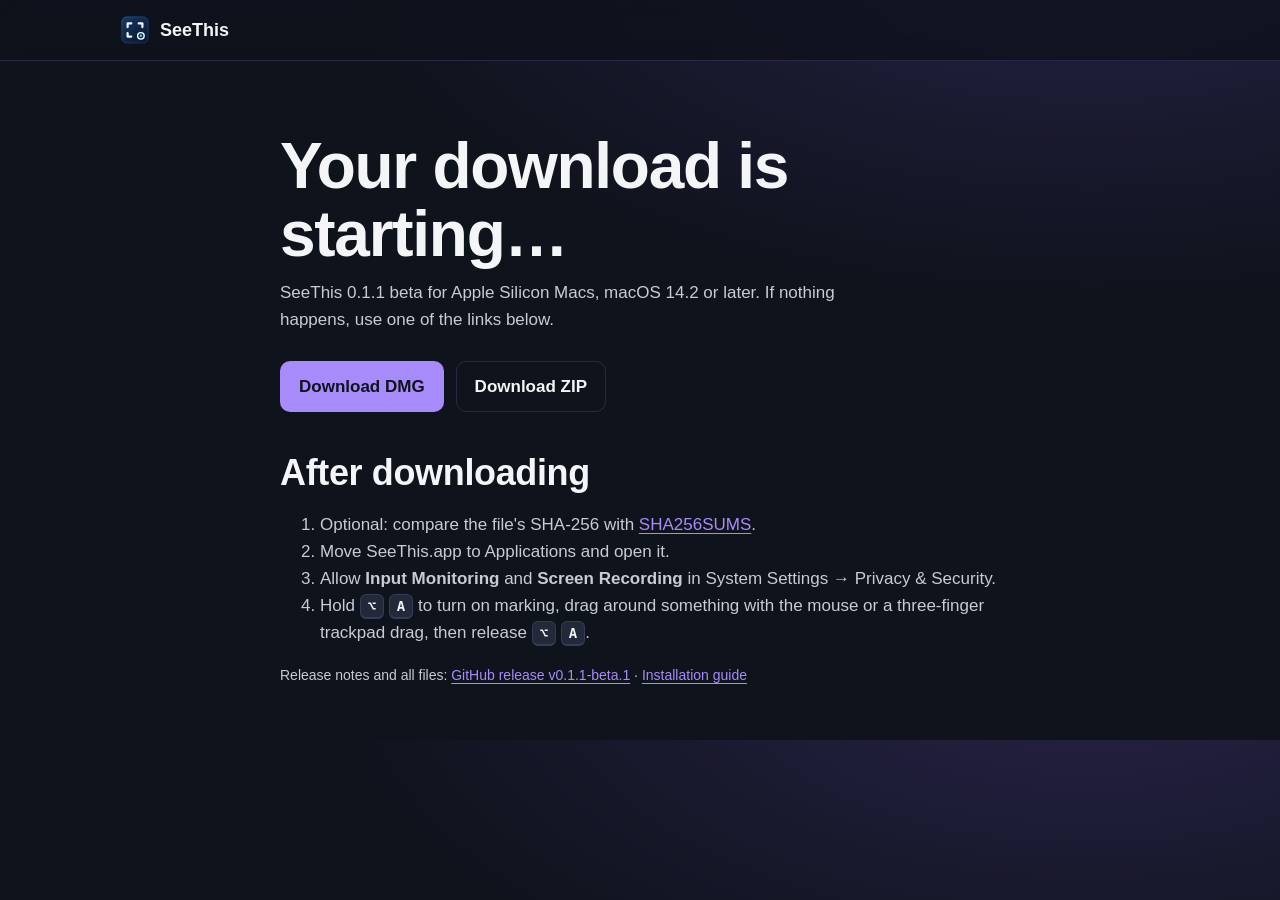
==== download/index.html @ c74a74f0 "Add Inspector reference list screenshot: every reference keeps its app and time Co-Authored-By: Clau" ====
<!doctype html>
<html lang="en">
<head>
  <meta charset="utf-8">
  <meta name="viewport" content="width=device-width, initial-scale=1">
  <title>Download SeeThis for Mac</title>
  <meta name="description" content="Download the free SeeThis beta for Apple Silicon Macs (macOS 14.2 or later).">
  <meta name="robots" content="noindex">
  <link rel="canonical" href="https://seethis.dev/download/">
  <link rel="icon" href="/assets/icon.svg" type="image/svg+xml">
  <link rel="stylesheet" href="/assets/site.css?v=6">
  <!-- Fallback redirect if JavaScript is off. Kept slower than the script so analytics can record the visit first. -->
  <meta http-equiv="refresh" content="3; url=https://github.com/amingclawdev/seethis/releases/download/v0.1.1-beta.1/SeeThis-0.1.1-beta.1-macos-arm64-release.dmg">
</head>
<body>
  <header class="site-header">
    <div class="wrap">
      <a class="brand" href="/"><img src="/assets/icon.svg" alt="" width="30" height="30">SeeThis</a>
    </div>
  </header>
  <main class="wrap article">
    <section class="hero">
      <h1>Your download is starting…</h1>
      <p class="lead">SeeThis 0.1.1 beta for Apple Silicon Macs, macOS 14.2 or later. If nothing happens, use one of the links below.</p>
      <div class="cta">
        <a class="btn" id="dmg" href="https://github.com/amingclawdev/seethis/releases/download/v0.1.1-beta.1/SeeThis-0.1.1-beta.1-macos-arm64-release.dmg">Download DMG</a>
        <a class="btn ghost" href="https://github.com/amingclawdev/seethis/releases/download/v0.1.1-beta.1/SeeThis-0.1.1-beta.1-macos-arm64-release.zip">Download ZIP</a>
      </div>
      <h2>After downloading</h2>
      <ol>
        <li>Optional: compare the file's SHA-256 with <a href="https://github.com/amingclawdev/seethis/releases/download/v0.1.1-beta.1/SHA256SUMS">SHA256SUMS</a>.</li>
        <li>Move SeeThis.app to Applications and open it.</li>
        <li>Allow <strong>Input Monitoring</strong> and <strong>Screen Recording</strong> in System Settings → Privacy &amp; Security.</li>
        <li>Hold <kbd>⌥</kbd> <kbd>A</kbd> to turn on marking, drag around something with the mouse or a three-finger trackpad drag, then release <kbd>⌥</kbd> <kbd>A</kbd>.</li>
      </ol>
      <p class="note">Release notes and all files: <a href="https://github.com/amingclawdev/seethis/releases/tag/v0.1.1-beta.1">GitHub release v0.1.1-beta.1</a> · <a href="https://github.com/amingclawdev/seethis/blob/main/docs/INSTALL.md">Installation guide</a></p>
    </section>
  </main>
  <script>
    // Give the page view a moment to be recorded, then start the download.
    setTimeout(function () {
      window.location.replace(document.getElementById('dmg').href);
    }, 1200);
  </script>
</body>
</html>
---- assets/site.css ----
:root {
  --navy-900: #0f131c;
  --navy-800: #161b27;
  --navy-700: #222938;
  --ink: #f4f5f7;
  --ink-muted: #c6cbd4;
  --ink-faint: #8a90a0;
  --cyan: #a78bfa;
  --pen: #ff5a5f;
  --line: rgba(167, 139, 250, 0.18);
  --card: rgba(26, 31, 44, 0.78);
  --radius: 14px;
  --max: 1080px;
  color-scheme: dark;
}

* { box-sizing: border-box; }

html { scroll-behavior: smooth; }

body {
  margin: 0;
  background: var(--navy-900);
  background-image: radial-gradient(1100px 560px at 85% -12%, rgba(124, 92, 230, 0.22), transparent 70%);
  color: var(--ink);
  font: 17px/1.6 -apple-system, BlinkMacSystemFont, "SF Pro Text", "Segoe UI", Roboto, Helvetica, Arial, sans-serif;
  -webkit-font-smoothing: antialiased;
}

a { color: var(--cyan); text-underline-offset: 3px; }
a:hover { color: #c4b5fd; }
a:focus-visible, button:focus-visible, video:focus-visible { outline: 3px solid var(--cyan); outline-offset: 3px; border-radius: 6px; }

.wrap { max-width: var(--max); margin: 0 auto; padding: 0 20px; }

/* Header */
.site-header { position: sticky; top: 0; z-index: 10; background: rgba(15, 19, 28, 0.84); backdrop-filter: blur(10px); border-bottom: 1px solid var(--line); }
.site-header .wrap { display: flex; align-items: center; justify-content: space-between; height: 60px; gap: 16px; }
.brand { display: flex; align-items: center; gap: 10px; color: var(--ink); text-decoration: none; font-weight: 700; font-size: 18px; }
.brand img { width: 30px; height: 30px; }
.nav { display: flex; align-items: center; gap: 22px; font-size: 15px; }
.nav a { color: var(--ink-muted); text-decoration: none; }
.nav a:hover { color: var(--ink); }
.nav .btn { color: var(--navy-900); }

.btn { display: inline-flex; align-items: center; gap: 8px; padding: 11px 18px; border-radius: 10px; font-weight: 650; text-decoration: none; background: var(--cyan); color: var(--navy-900); border: 1px solid transparent; }
.btn:hover { background: #c4b5fd; color: var(--navy-900); }
.btn.ghost { background: transparent; color: var(--ink); border-color: var(--line); }
.btn.ghost:hover { border-color: var(--cyan); color: var(--ink); }
.btn.small { padding: 7px 13px; font-size: 14px; }

/* Hero */
.hero { padding: 72px 0 40px; }
section.hero { border-top: 0; }
.eyebrow { color: var(--cyan); font-weight: 650; font-size: 14px; letter-spacing: 0.06em; text-transform: uppercase; margin: 0 0 14px; }
h1 { font-size: clamp(36px, 6.2vw, 64px); line-height: 1.06; letter-spacing: -0.02em; margin: 0 0 10px; }
h1 .mark { position: relative; white-space: nowrap; }
h1 .mark::after { content: ""; position: absolute; left: -6px; right: -6px; bottom: 2px; height: 0.42em; border-bottom: 4px solid var(--pen); border-radius: 50%; transform: rotate(-1.5deg); }
.hero .sub { font-size: clamp(22px, 3vw, 30px); color: var(--ink-muted); margin: 0 0 22px; font-weight: 500; }
.hero p.lead { max-width: 62ch; color: var(--ink-muted); margin: 0 0 28px; }
.cta { display: flex; flex-wrap: wrap; gap: 12px; align-items: center; }
.cta .meta { color: var(--ink-faint); font-size: 14px; flex-basis: 100%; margin-top: 6px; }

/* Sections */
section { padding: 56px 0; border-top: 1px solid var(--line); }
section.flush { border-top: 0; padding-top: 8px; }
h2 { font-size: clamp(26px, 3.6vw, 36px); line-height: 1.15; letter-spacing: -0.01em; margin: 0 0 14px; }
h3 { font-size: 19px; margin: 0 0 8px; }
.section-lead { color: var(--ink-muted); max-width: 64ch; margin: 0 0 28px; }

.video-frame { border-radius: var(--radius); overflow: hidden; border: 1px solid var(--line); background: #000; box-shadow: 0 30px 80px rgba(0, 0, 0, 0.45); }
.video-frame video { display: block; width: 100%; aspect-ratio: 16 / 9; }
.note { color: var(--ink-faint); font-size: 14px; margin-top: 10px; }

.grid { display: grid; gap: 18px; }
.grid.three { grid-template-columns: repeat(3, 1fr); }
.grid.two { grid-template-columns: repeat(2, 1fr); }
.card { background: var(--card); border: 1px solid var(--line); border-radius: var(--radius); padding: 22px; }
.card p { color: var(--ink-muted); margin: 0; }
.step-num { display: inline-flex; width: 30px; height: 30px; align-items: center; justify-content: center; border: 2.5px solid var(--pen); border-radius: 50%; color: var(--pen); font-weight: 800; margin-bottom: 12px; transform: rotate(-4deg); }
kbd { font: 600 14px/1 ui-monospace, SFMono-Regular, Menlo, monospace; background: var(--navy-700); border: 1px solid var(--line); border-bottom-width: 2px; border-radius: 6px; padding: 3px 7px; color: var(--ink); }

.compare { width: 100%; border-collapse: collapse; font-size: 15px; }
.compare th, .compare td { text-align: left; padding: 12px 14px; border-bottom: 1px solid var(--line); vertical-align: top; }
.compare th { color: var(--ink-faint); font-weight: 600; font-size: 13px; text-transform: uppercase; letter-spacing: 0.04em; }
.compare td:first-child { font-weight: 600; color: var(--ink); }
.compare td { color: var(--ink-muted); }
.compare tr.us td { color: var(--ink); background: rgba(167, 139, 250, 0.09); }
.table-scroll { overflow-x: auto; border: 1px solid var(--line); border-radius: var(--radius); }

.usecase { display: grid; grid-template-columns: 1.1fr 1fr; gap: 28px; align-items: center; }
.usecase svg { width: 100%; height: auto; display: block; border-radius: var(--radius); border: 1px solid var(--line); }
.quote { background: var(--navy-800); border-left: 3px solid var(--pen); padding: 14px 16px; border-radius: 8px; color: var(--ink); font-family: ui-monospace, SFMono-Regular, Menlo, monospace; font-size: 14px; margin: 16px 0; }

ul.checks { list-style: none; padding: 0; margin: 0; }
ul.checks li { padding-left: 26px; position: relative; margin: 8px 0; color: var(--ink-muted); }
ul.checks li::before { content: ""; position: absolute; left: 4px; top: 0.55em; width: 10px; height: 10px; border-radius: 50%; border: 2px solid var(--cyan); }

details { border-bottom: 1px solid var(--line); padding: 14px 0; }
summary { cursor: pointer; font-weight: 600; }
details p { color: var(--ink-muted); margin: 10px 0 0; }

figure.shot { margin: 8px 0 18px; }
figure.shot img { display: block; width: 100%; height: auto; border-radius: var(--radius); border: 1px solid var(--line); }
figure.shot figcaption { color: var(--ink-faint); font-size: 14px; margin-top: 10px; }

/* Article pages */
.article { max-width: 760px; }
.article p, .article li { color: var(--ink-muted); }
.article h2 { margin-top: 40px; }
.crumb { font-size: 14px; color: var(--ink-faint); margin: 32px 0 0; }
.crumb a { color: var(--ink-faint); }

/* Footer */
.site-footer { border-top: 1px solid var(--line); padding: 36px 0 48px; color: var(--ink-faint); font-size: 14px; }
.site-footer .wrap { display: flex; flex-wrap: wrap; justify-content: space-between; gap: 16px; }
.site-footer a { color: var(--ink-muted); text-decoration: none; margin-right: 18px; }
.site-footer a:hover { color: var(--ink); }

@media (max-width: 820px) {
  .grid.three, .grid.two, .usecase { grid-template-columns: 1fr; }
  .nav a:not(.btn) { display: none; }
  .hero { padding-top: 48px; }
}
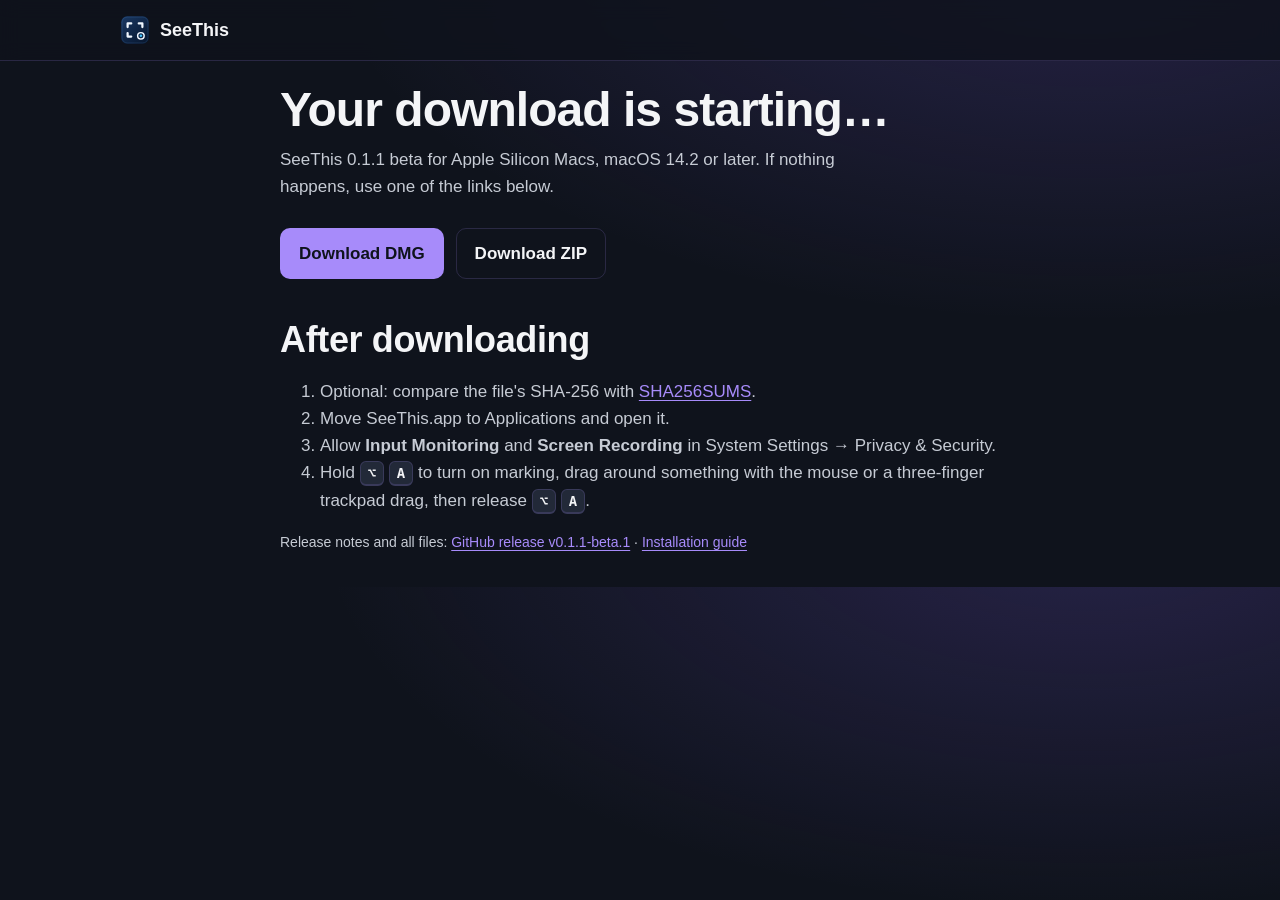
==== commit 015334e9: "Show screenshots before the explanation on the use case and Inspector sections Co-Authored-By: Claud" ====
--- a/download/index.html
+++ b/download/index.html
@@ -8,7 +8,7 @@
   <meta name="robots" content="noindex">
   <link rel="canonical" href="https://seethis.dev/download/">
   <link rel="icon" href="/assets/icon.svg" type="image/svg+xml">
-  <link rel="stylesheet" href="/assets/site.css?v=6">
+  <link rel="stylesheet" href="/assets/site.css?v=11">
   <!-- Fallback redirect if JavaScript is off. Kept slower than the script so analytics can record the visit first. -->
   <meta http-equiv="refresh" content="3; url=https://github.com/amingclawdev/seethis/releases/download/v0.1.1-beta.1/SeeThis-0.1.1-beta.1-macos-arm64-release.dmg">
 </head>
--- a/assets/site.css
+++ b/assets/site.css
@@ -102,12 +102,18 @@
 
 figure.shot { margin: 8px 0 18px; }
 figure.shot img { display: block; width: 100%; height: auto; border-radius: var(--radius); border: 1px solid var(--line); }
+.split { display: grid; grid-template-columns: 1fr 1fr; gap: 40px; align-items: start; }
+.split figure.shot { margin: 0; }
+figure.shot.cutout img { border: 0; border-radius: 0; filter: drop-shadow(0 24px 48px rgba(0, 0, 0, 0.5)); }
 figure.shot figcaption { color: var(--ink-faint); font-size: 14px; margin-top: 10px; }
 
 /* Article pages */
 .article { max-width: 760px; }
 .article p, .article li { color: var(--ink-muted); }
 .article h2 { margin-top: 40px; }
+.article .hero { padding: 24px 0 20px; }
+.article h1 { font-size: clamp(32px, 4.8vw, 48px); }
+.article figure.wide { position: relative; left: 50%; transform: translateX(-50%); width: min(1040px, calc(100vw - 40px)); }
 .crumb { font-size: 14px; color: var(--ink-faint); margin: 32px 0 0; }
 .crumb a { color: var(--ink-faint); }
 
@@ -118,7 +124,8 @@
 .site-footer a:hover { color: var(--ink); }
 
 @media (max-width: 820px) {
-  .grid.three, .grid.two, .usecase { grid-template-columns: 1fr; }
+  .grid.three, .grid.two, .usecase, .split { grid-template-columns: 1fr; }
+  .split figure.shot { order: -1; }
   .nav a:not(.btn) { display: none; }
   .hero { padding-top: 48px; }
 }
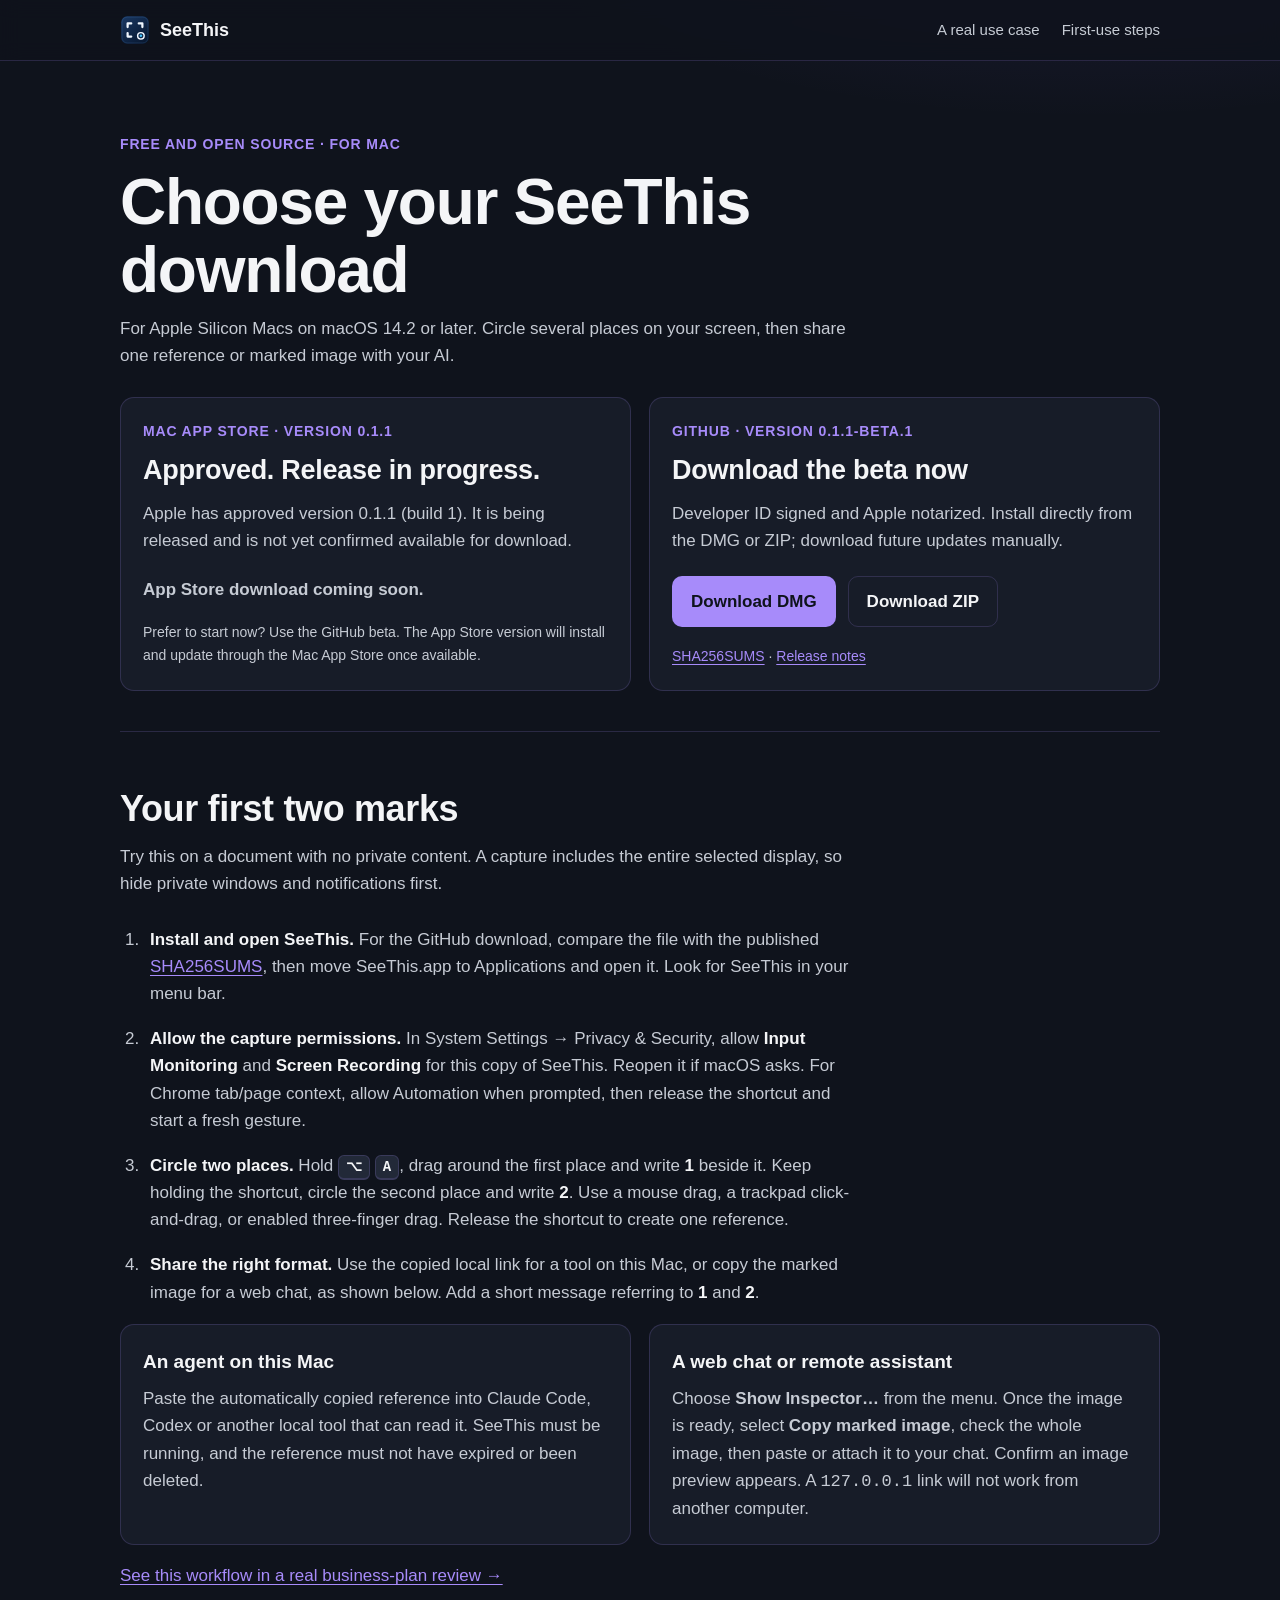
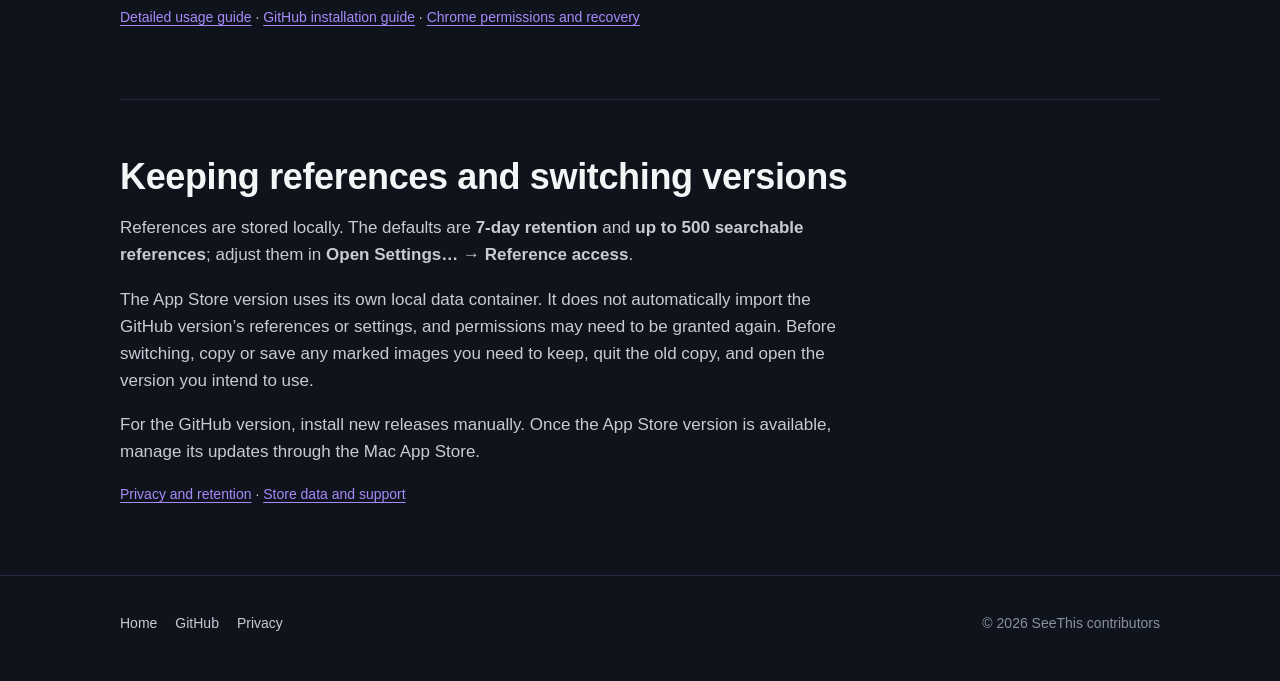
==== commit 674ea90b: "Prepare website for App Store release and clarify first use" ====
--- a/download/index.html
+++ b/download/index.html
@@ -4,43 +4,85 @@
   <meta charset="utf-8">
   <meta name="viewport" content="width=device-width, initial-scale=1">
   <title>Download SeeThis for Mac</title>
-  <meta name="description" content="Download the free SeeThis beta for Apple Silicon Macs (macOS 14.2 or later).">
-  <meta name="robots" content="noindex">
+  <meta name="description" content="Choose a SeeThis download for Apple Silicon Macs on macOS 14.2 or later. The GitHub beta is available now; the App Store version is approved and being released.">
   <link rel="canonical" href="https://seethis.dev/download/">
   <link rel="icon" href="/assets/icon.svg" type="image/svg+xml">
-  <link rel="stylesheet" href="/assets/site.css?v=11">
-  <!-- Fallback redirect if JavaScript is off. Kept slower than the script so analytics can record the visit first. -->
-  <meta http-equiv="refresh" content="3; url=https://github.com/amingclawdev/seethis/releases/download/v0.1.1-beta.1/SeeThis-0.1.1-beta.1-macos-arm64-release.dmg">
+  <link rel="stylesheet" href="/assets/site.css?v=12">
 </head>
 <body>
   <header class="site-header">
     <div class="wrap">
       <a class="brand" href="/"><img src="/assets/icon.svg" alt="" width="30" height="30">SeeThis</a>
+      <nav class="nav" aria-label="Main">
+        <a href="/use-cases/numbered-marks/">A real use case</a>
+        <a href="#first-use">First-use steps</a>
+      </nav>
     </div>
   </header>
-  <main class="wrap article">
+  <main class="wrap downloads">
     <section class="hero">
-      <h1>Your download is starting…</h1>
-      <p class="lead">SeeThis 0.1.1 beta for Apple Silicon Macs, macOS 14.2 or later. If nothing happens, use one of the links below.</p>
-      <div class="cta">
-        <a class="btn" id="dmg" href="https://github.com/amingclawdev/seethis/releases/download/v0.1.1-beta.1/SeeThis-0.1.1-beta.1-macos-arm64-release.dmg">Download DMG</a>
-        <a class="btn ghost" href="https://github.com/amingclawdev/seethis/releases/download/v0.1.1-beta.1/SeeThis-0.1.1-beta.1-macos-arm64-release.zip">Download ZIP</a>
+      <p class="eyebrow">Free and open source · for Mac</p>
+      <h1>Choose your SeeThis download</h1>
+      <p class="lead">For Apple Silicon Macs on macOS 14.2 or later. Circle several places on your screen, then share one reference or marked image with your AI.</p>
+      <div class="grid two download-options">
+        <article class="card" id="app-store">
+          <p class="eyebrow">Mac App Store · version 0.1.1</p>
+          <h2>Approved. Release in progress.</h2>
+          <p>Apple has approved version 0.1.1 (build 1). It is being released and is not yet confirmed available for download.</p>
+          <!-- Enable the Store download action only after this public listing is available:
+               https://apps.apple.com/us/app/seethis-visual-context/id6818581322 -->
+          <p class="download-action"><strong>App Store download coming soon.</strong></p>
+          <p class="note">Prefer to start now? Use the GitHub beta. The App Store version will install and update through the Mac App Store once available.</p>
+        </article>
+        <article class="card" id="github">
+          <p class="eyebrow">GitHub · version 0.1.1-beta.1</p>
+          <h2>Download the beta now</h2>
+          <p>Developer ID signed and Apple notarized. Install directly from the DMG or ZIP; download future updates manually.</p>
+          <div class="cta download-action">
+            <a class="btn" href="https://github.com/amingclawdev/seethis/releases/download/v0.1.1-beta.1/SeeThis-0.1.1-beta.1-macos-arm64-release.dmg">Download DMG</a>
+            <a class="btn ghost" href="https://github.com/amingclawdev/seethis/releases/download/v0.1.1-beta.1/SeeThis-0.1.1-beta.1-macos-arm64-release.zip">Download ZIP</a>
+          </div>
+          <p class="note"><a href="https://github.com/amingclawdev/seethis/releases/download/v0.1.1-beta.1/SHA256SUMS">SHA256SUMS</a> · <a href="https://github.com/amingclawdev/seethis/releases/tag/v0.1.1-beta.1">Release notes</a></p>
+        </article>
       </div>
-      <h2>After downloading</h2>
-      <ol>
-        <li>Optional: compare the file's SHA-256 with <a href="https://github.com/amingclawdev/seethis/releases/download/v0.1.1-beta.1/SHA256SUMS">SHA256SUMS</a>.</li>
-        <li>Move SeeThis.app to Applications and open it.</li>
-        <li>Allow <strong>Input Monitoring</strong> and <strong>Screen Recording</strong> in System Settings → Privacy &amp; Security.</li>
-        <li>Hold <kbd>⌥</kbd> <kbd>A</kbd> to turn on marking, drag around something with the mouse or a three-finger trackpad drag, then release <kbd>⌥</kbd> <kbd>A</kbd>.</li>
+    </section>
+
+    <section id="first-use">
+      <h2>Your first two marks</h2>
+      <p class="section-lead">Try this on a document with no private content. A capture includes the entire selected display, so hide private windows and notifications first.</p>
+      <ol class="first-use-steps">
+        <li><strong>Install and open SeeThis.</strong> For the GitHub download, compare the file with the published <a href="https://github.com/amingclawdev/seethis/releases/download/v0.1.1-beta.1/SHA256SUMS">SHA256SUMS</a>, then move SeeThis.app to Applications and open it. Look for SeeThis in your menu bar.</li>
+        <li><strong>Allow the capture permissions.</strong> In System Settings → Privacy &amp; Security, allow <strong>Input Monitoring</strong> and <strong>Screen Recording</strong> for this copy of SeeThis. Reopen it if macOS asks. For Chrome tab/page context, allow Automation when prompted, then release the shortcut and start a fresh gesture.</li>
+        <li><strong>Circle two places.</strong> Hold <kbd>⌥</kbd> <kbd>A</kbd>, drag around the first place and write <strong>1</strong> beside it. Keep holding the shortcut, circle the second place and write <strong>2</strong>. Use a mouse drag, a trackpad click-and-drag, or enabled three-finger drag. Release the shortcut to create one reference.</li>
+        <li><strong>Share the right format.</strong> Use the copied local link for a tool on this Mac, or copy the marked image for a web chat, as shown below. Add a short message referring to <strong>1</strong> and <strong>2</strong>.</li>
       </ol>
-      <p class="note">Release notes and all files: <a href="https://github.com/amingclawdev/seethis/releases/tag/v0.1.1-beta.1">GitHub release v0.1.1-beta.1</a> · <a href="https://github.com/amingclawdev/seethis/blob/main/docs/INSTALL.md">Installation guide</a></p>
+      <div class="grid two">
+        <article class="card">
+          <h3>An agent on this Mac</h3>
+          <p>Paste the automatically copied reference into Claude Code, Codex or another local tool that can read it. SeeThis must be running, and the reference must not have expired or been deleted.</p>
+        </article>
+        <article class="card">
+          <h3>A web chat or remote assistant</h3>
+          <p>Choose <strong>Show Inspector…</strong> from the menu. Once the image is ready, select <strong>Copy marked image</strong>, check the whole image, then paste or attach it to your chat. Confirm an image preview appears. A <code>127.0.0.1</code> link will not work from another computer.</p>
+        </article>
+      </div>
+      <p><a href="/use-cases/numbered-marks/">See this workflow in a real business-plan review →</a></p>
+      <p class="note"><a href="https://github.com/amingclawdev/seethis/blob/main/docs/USAGE.md">Detailed usage guide</a> · <a href="https://github.com/amingclawdev/seethis/blob/main/docs/INSTALL.md">GitHub installation guide</a> · <a href="https://github.com/amingclawdev/seethis/blob/main/docs/CHROME.md">Chrome permissions and recovery</a></p>
+    </section>
+
+    <section id="switching">
+      <h2>Keeping references and switching versions</h2>
+      <p>References are stored locally. The defaults are <strong>7-day retention</strong> and <strong>up to 500 searchable references</strong>; adjust them in <strong>Open Settings… → Reference access</strong>.</p>
+      <p>The App Store version uses its own local data container. It does not automatically import the GitHub version’s references or settings, and permissions may need to be granted again. Before switching, copy or save any marked images you need to keep, quit the old copy, and open the version you intend to use.</p>
+      <p>For the GitHub version, install new releases manually. Once the App Store version is available, manage its updates through the Mac App Store.</p>
+      <p class="note"><a href="https://github.com/amingclawdev/seethis/blob/main/PRIVACY.md">Privacy and retention</a> · <a href="https://github.com/amingclawdev/seethis/blob/main/docs/TROUBLESHOOTING.md#store-variant-and-support-requests">Store data and support</a></p>
     </section>
   </main>
-  <script>
-    // Give the page view a moment to be recorded, then start the download.
-    setTimeout(function () {
-      window.location.replace(document.getElementById('dmg').href);
-    }, 1200);
-  </script>
+  <footer class="site-footer">
+    <div class="wrap">
+      <div><a href="/">Home</a><a href="https://github.com/amingclawdev/seethis">GitHub</a><a href="https://github.com/amingclawdev/seethis/blob/main/PRIVACY.md">Privacy</a></div>
+      <div>© 2026 SeeThis contributors</div>
+    </div>
+  </footer>
 </body>
 </html>
--- a/assets/site.css
+++ b/assets/site.css
@@ -16,7 +16,7 @@
 
 * { box-sizing: border-box; }
 
-html { scroll-behavior: smooth; }
+html { scroll-behavior: smooth; scroll-padding-top: 80px; }
 
 body {
   margin: 0;
@@ -60,6 +60,8 @@
 .hero p.lead { max-width: 62ch; color: var(--ink-muted); margin: 0 0 28px; }
 .cta { display: flex; flex-wrap: wrap; gap: 12px; align-items: center; }
 .cta .meta { color: var(--ink-faint); font-size: 14px; flex-basis: 100%; margin-top: 6px; }
+.release-status { max-width: 68ch; padding: 14px 16px; border-left: 3px solid var(--cyan); background: var(--card); border-radius: 0 8px 8px 0; color: var(--ink-muted); font-size: 15px; margin: 24px 0 0; }
+.release-status strong { color: var(--ink); }
 
 /* Sections */
 section { padding: 56px 0; border-top: 1px solid var(--line); }
@@ -117,6 +119,19 @@
 .crumb { font-size: 14px; color: var(--ink-faint); margin: 32px 0 0; }
 .crumb a { color: var(--ink-faint); }
 
+/* Download choices */
+.downloads .hero { padding-bottom: 40px; }
+.downloads h1 { max-width: 18ch; }
+.download-options { align-items: stretch; }
+.download-options .card .eyebrow { color: var(--cyan); margin-bottom: 12px; }
+.download-options h2 { font-size: 27px; }
+.download-options .card .download-action { margin-top: 22px; }
+.download-options .card .note { margin-top: 18px; font-size: 14px; }
+.first-use-steps { max-width: 78ch; padding-left: 24px; color: var(--ink-muted); }
+.first-use-steps li { padding-left: 6px; margin-bottom: 18px; }
+.first-use-steps strong { color: var(--ink); }
+.downloads section > p:not(.eyebrow) { max-width: 78ch; color: var(--ink-muted); }
+
 /* Footer */
 .site-footer { border-top: 1px solid var(--line); padding: 36px 0 48px; color: var(--ink-faint); font-size: 14px; }
 .site-footer .wrap { display: flex; flex-wrap: wrap; justify-content: space-between; gap: 16px; }
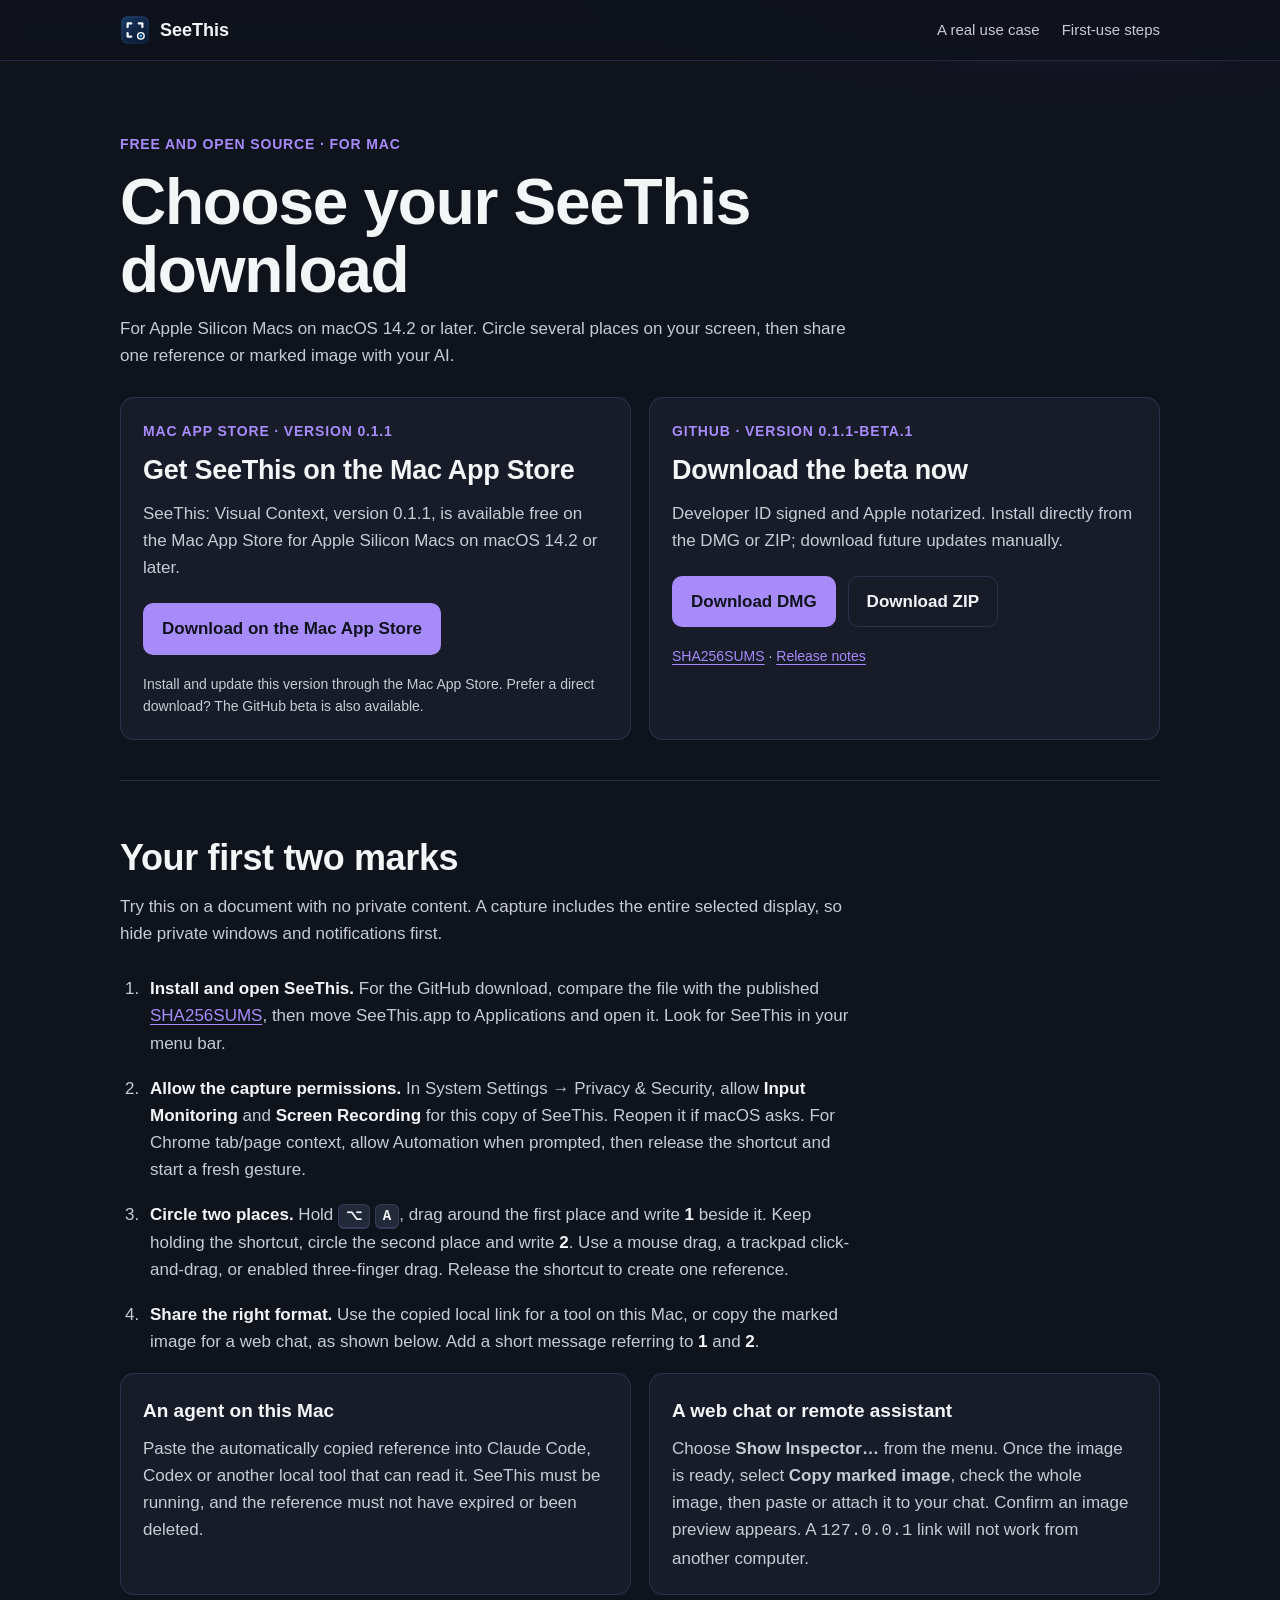
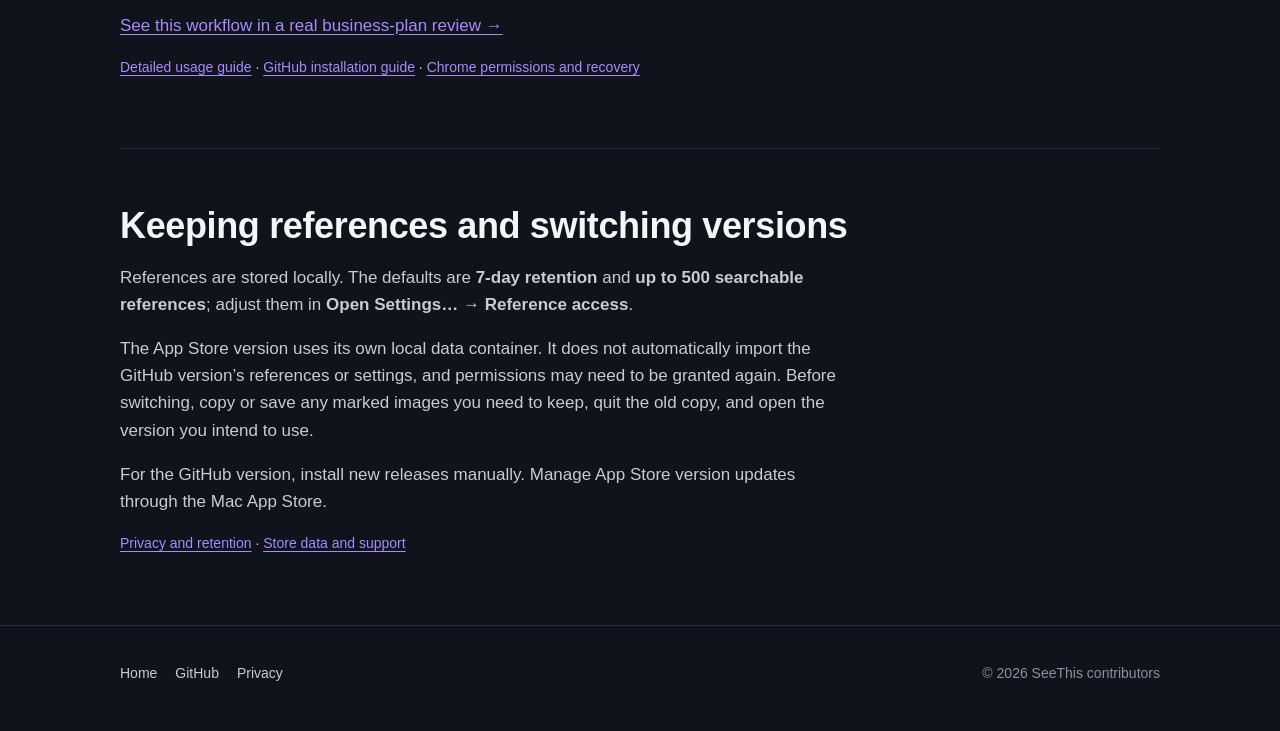
==== commit c4a8cba2: "Enable the live Mac App Store download" ====
--- a/download/index.html
+++ b/download/index.html
@@ -4,7 +4,7 @@
   <meta charset="utf-8">
   <meta name="viewport" content="width=device-width, initial-scale=1">
   <title>Download SeeThis for Mac</title>
-  <meta name="description" content="Choose a SeeThis download for Apple Silicon Macs on macOS 14.2 or later. The GitHub beta is available now; the App Store version is approved and being released.">
+  <meta name="description" content="Choose a SeeThis download for Apple Silicon Macs on macOS 14.2 or later. Download version 0.1.1 from the Mac App Store or get the GitHub beta directly.">
   <link rel="canonical" href="https://seethis.dev/download/">
   <link rel="icon" href="/assets/icon.svg" type="image/svg+xml">
   <link rel="stylesheet" href="/assets/site.css?v=12">
@@ -27,12 +27,10 @@
       <div class="grid two download-options">
         <article class="card" id="app-store">
           <p class="eyebrow">Mac App Store · version 0.1.1</p>
-          <h2>Approved. Release in progress.</h2>
-          <p>Apple has approved version 0.1.1 (build 1). It is being released and is not yet confirmed available for download.</p>
-          <!-- Enable the Store download action only after this public listing is available:
-               https://apps.apple.com/us/app/seethis-visual-context/id6818581322 -->
-          <p class="download-action"><strong>App Store download coming soon.</strong></p>
-          <p class="note">Prefer to start now? Use the GitHub beta. The App Store version will install and update through the Mac App Store once available.</p>
+          <h2>Get SeeThis on the Mac App Store</h2>
+          <p>SeeThis: Visual Context, version 0.1.1, is available free on the Mac App Store for Apple Silicon Macs on macOS 14.2 or later.</p>
+          <div class="cta download-action"><a class="btn" href="https://apps.apple.com/us/app/seethis-visual-context/id6818581322">Download on the Mac App Store</a></div>
+          <p class="note">Install and update this version through the Mac App Store. Prefer a direct download? The GitHub beta is also available.</p>
         </article>
         <article class="card" id="github">
           <p class="eyebrow">GitHub · version 0.1.1-beta.1</p>
@@ -74,7 +72,7 @@
       <h2>Keeping references and switching versions</h2>
       <p>References are stored locally. The defaults are <strong>7-day retention</strong> and <strong>up to 500 searchable references</strong>; adjust them in <strong>Open Settings… → Reference access</strong>.</p>
       <p>The App Store version uses its own local data container. It does not automatically import the GitHub version’s references or settings, and permissions may need to be granted again. Before switching, copy or save any marked images you need to keep, quit the old copy, and open the version you intend to use.</p>
-      <p>For the GitHub version, install new releases manually. Once the App Store version is available, manage its updates through the Mac App Store.</p>
+      <p>For the GitHub version, install new releases manually. Manage App Store version updates through the Mac App Store.</p>
       <p class="note"><a href="https://github.com/amingclawdev/seethis/blob/main/PRIVACY.md">Privacy and retention</a> · <a href="https://github.com/amingclawdev/seethis/blob/main/docs/TROUBLESHOOTING.md#store-variant-and-support-requests">Store data and support</a></p>
     </section>
   </main>
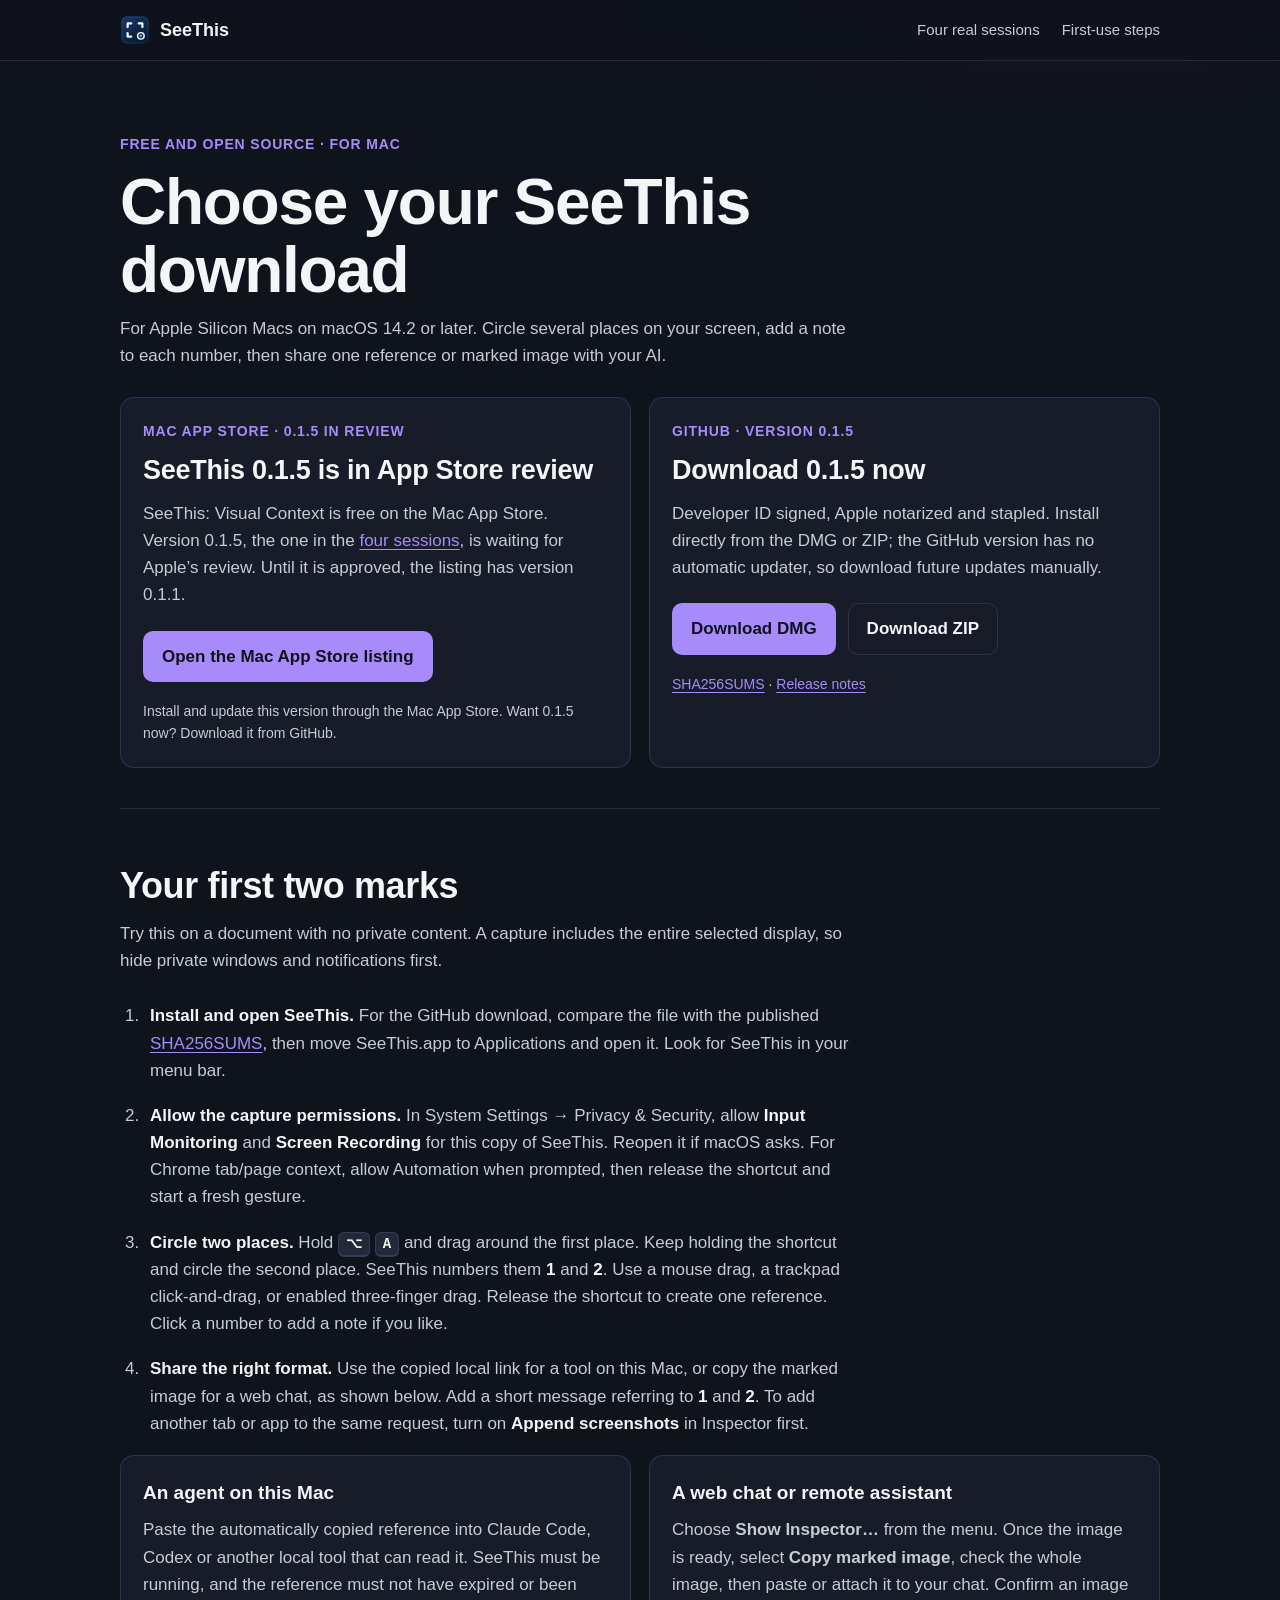
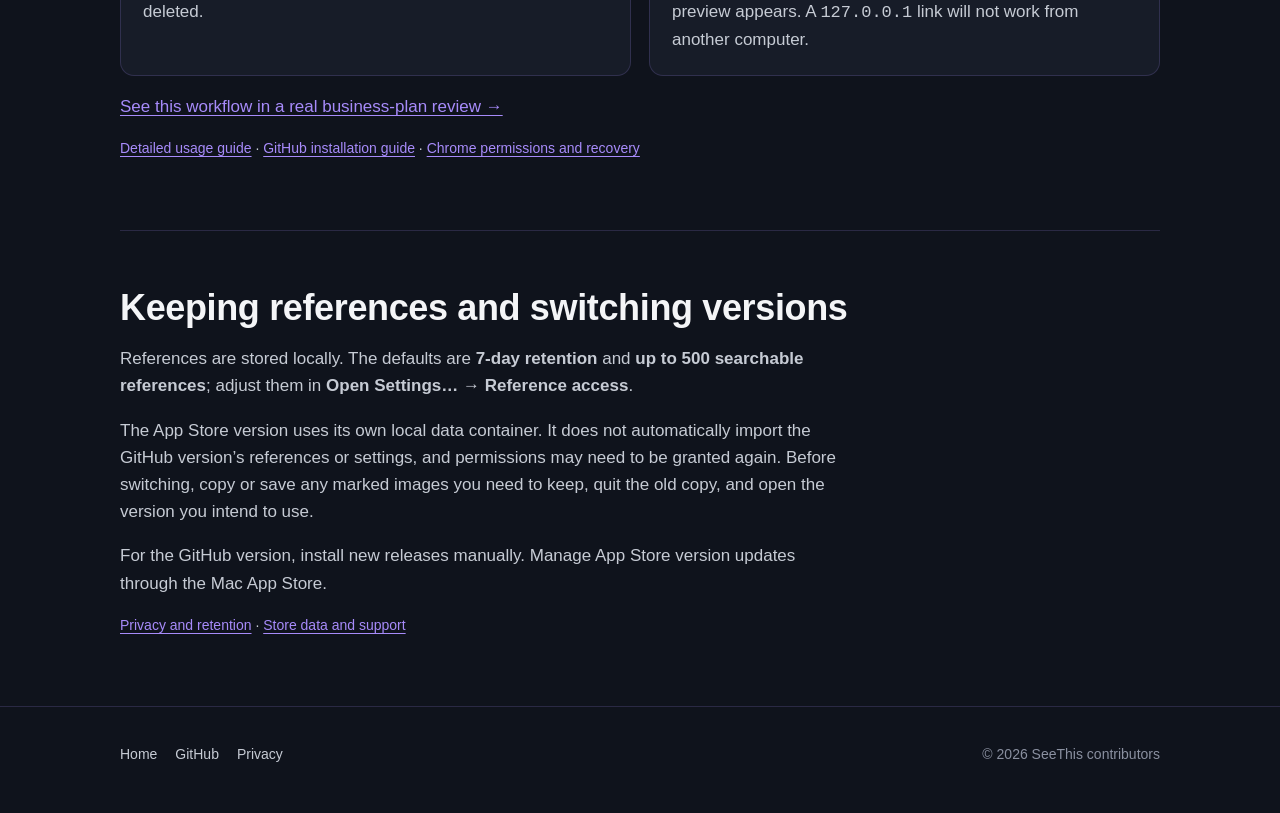
==== commit bb1ca328: "Update the website for SeeThis 0.1.5 and four real sessions - Lead with the four scenario videos (tr" ====
--- a/download/index.html
+++ b/download/index.html
@@ -4,17 +4,17 @@
   <meta charset="utf-8">
   <meta name="viewport" content="width=device-width, initial-scale=1">
   <title>Download SeeThis for Mac</title>
-  <meta name="description" content="Choose a SeeThis download for Apple Silicon Macs on macOS 14.2 or later. Download version 0.1.1 from the Mac App Store or get the GitHub beta directly.">
+  <meta name="description" content="Download SeeThis 0.1.5 for Apple Silicon Macs on macOS 14.2 or later: a signed and notarized DMG or ZIP from GitHub. On the Mac App Store, 0.1.5 is in review.">
   <link rel="canonical" href="https://seethis.dev/download/">
   <link rel="icon" href="/assets/icon.svg" type="image/svg+xml">
-  <link rel="stylesheet" href="/assets/site.css?v=12">
+  <link rel="stylesheet" href="/assets/site.css?v=13">
 </head>
 <body>
   <header class="site-header">
     <div class="wrap">
       <a class="brand" href="/"><img src="/assets/icon.svg" alt="" width="30" height="30">SeeThis</a>
       <nav class="nav" aria-label="Main">
-        <a href="/use-cases/numbered-marks/">A real use case</a>
+        <a href="/#scenarios">Four real sessions</a>
         <a href="#first-use">First-use steps</a>
       </nav>
     </div>
@@ -23,24 +23,24 @@
     <section class="hero">
       <p class="eyebrow">Free and open source · for Mac</p>
       <h1>Choose your SeeThis download</h1>
-      <p class="lead">For Apple Silicon Macs on macOS 14.2 or later. Circle several places on your screen, then share one reference or marked image with your AI.</p>
+      <p class="lead">For Apple Silicon Macs on macOS 14.2 or later. Circle several places on your screen, add a note to each number, then share one reference or marked image with your AI.</p>
       <div class="grid two download-options">
         <article class="card" id="app-store">
-          <p class="eyebrow">Mac App Store · version 0.1.1</p>
-          <h2>Get SeeThis on the Mac App Store</h2>
-          <p>SeeThis: Visual Context, version 0.1.1, is available free on the Mac App Store for Apple Silicon Macs on macOS 14.2 or later.</p>
-          <div class="cta download-action"><a class="btn" href="https://apps.apple.com/us/app/seethis-visual-context/id6818581322">Download on the Mac App Store</a></div>
-          <p class="note">Install and update this version through the Mac App Store. Prefer a direct download? The GitHub beta is also available.</p>
+          <p class="eyebrow">Mac App Store · 0.1.5 in review</p>
+          <h2>SeeThis 0.1.5 is in App Store review</h2>
+          <p>SeeThis: Visual Context is free on the Mac App Store. Version 0.1.5, the one in the <a href="/#scenarios">four sessions</a>, is waiting for Apple’s review. Until it is approved, the listing has version 0.1.1.</p>
+          <div class="cta download-action"><a class="btn" href="https://apps.apple.com/us/app/seethis-visual-context/id6818581322">Open the Mac App Store listing</a></div>
+          <p class="note">Install and update this version through the Mac App Store. Want 0.1.5 now? Download it from GitHub.</p>
         </article>
         <article class="card" id="github">
-          <p class="eyebrow">GitHub · version 0.1.1-beta.1</p>
-          <h2>Download the beta now</h2>
-          <p>Developer ID signed and Apple notarized. Install directly from the DMG or ZIP; download future updates manually.</p>
+          <p class="eyebrow">GitHub · version 0.1.5</p>
+          <h2>Download 0.1.5 now</h2>
+          <p>Developer ID signed, Apple notarized and stapled. Install directly from the DMG or ZIP; the GitHub version has no automatic updater, so download future updates manually.</p>
           <div class="cta download-action">
-            <a class="btn" href="https://github.com/amingclawdev/seethis/releases/download/v0.1.1-beta.1/SeeThis-0.1.1-beta.1-macos-arm64-release.dmg">Download DMG</a>
-            <a class="btn ghost" href="https://github.com/amingclawdev/seethis/releases/download/v0.1.1-beta.1/SeeThis-0.1.1-beta.1-macos-arm64-release.zip">Download ZIP</a>
+            <a class="btn" href="https://github.com/amingclawdev/seethis/releases/download/v0.1.5/SeeThis-0.1.5-macos-arm64.dmg">Download DMG</a>
+            <a class="btn ghost" href="https://github.com/amingclawdev/seethis/releases/download/v0.1.5/SeeThis-0.1.5-macos-arm64.zip">Download ZIP</a>
           </div>
-          <p class="note"><a href="https://github.com/amingclawdev/seethis/releases/download/v0.1.1-beta.1/SHA256SUMS">SHA256SUMS</a> · <a href="https://github.com/amingclawdev/seethis/releases/tag/v0.1.1-beta.1">Release notes</a></p>
+          <p class="note"><a href="https://github.com/amingclawdev/seethis/releases/download/v0.1.5/SHA256SUMS">SHA256SUMS</a> · <a href="https://github.com/amingclawdev/seethis/releases/tag/v0.1.5">Release notes</a></p>
         </article>
       </div>
     </section>
@@ -49,10 +49,10 @@
       <h2>Your first two marks</h2>
       <p class="section-lead">Try this on a document with no private content. A capture includes the entire selected display, so hide private windows and notifications first.</p>
       <ol class="first-use-steps">
-        <li><strong>Install and open SeeThis.</strong> For the GitHub download, compare the file with the published <a href="https://github.com/amingclawdev/seethis/releases/download/v0.1.1-beta.1/SHA256SUMS">SHA256SUMS</a>, then move SeeThis.app to Applications and open it. Look for SeeThis in your menu bar.</li>
+        <li><strong>Install and open SeeThis.</strong> For the GitHub download, compare the file with the published <a href="https://github.com/amingclawdev/seethis/releases/download/v0.1.5/SHA256SUMS">SHA256SUMS</a>, then move SeeThis.app to Applications and open it. Look for SeeThis in your menu bar.</li>
         <li><strong>Allow the capture permissions.</strong> In System Settings → Privacy &amp; Security, allow <strong>Input Monitoring</strong> and <strong>Screen Recording</strong> for this copy of SeeThis. Reopen it if macOS asks. For Chrome tab/page context, allow Automation when prompted, then release the shortcut and start a fresh gesture.</li>
-        <li><strong>Circle two places.</strong> Hold <kbd>⌥</kbd> <kbd>A</kbd>, drag around the first place and write <strong>1</strong> beside it. Keep holding the shortcut, circle the second place and write <strong>2</strong>. Use a mouse drag, a trackpad click-and-drag, or enabled three-finger drag. Release the shortcut to create one reference.</li>
-        <li><strong>Share the right format.</strong> Use the copied local link for a tool on this Mac, or copy the marked image for a web chat, as shown below. Add a short message referring to <strong>1</strong> and <strong>2</strong>.</li>
+        <li><strong>Circle two places.</strong> Hold <kbd>⌥</kbd> <kbd>A</kbd> and drag around the first place. Keep holding the shortcut and circle the second place. SeeThis numbers them <strong>1</strong> and <strong>2</strong>. Use a mouse drag, a trackpad click-and-drag, or enabled three-finger drag. Release the shortcut to create one reference. Click a number to add a note if you like.</li>
+        <li><strong>Share the right format.</strong> Use the copied local link for a tool on this Mac, or copy the marked image for a web chat, as shown below. Add a short message referring to <strong>1</strong> and <strong>2</strong>. To add another tab or app to the same request, turn on <strong>Append screenshots</strong> in Inspector first.</li>
       </ol>
       <div class="grid two">
         <article class="card">
--- a/assets/site.css
+++ b/assets/site.css
@@ -109,6 +109,15 @@
 figure.shot.cutout img { border: 0; border-radius: 0; filter: drop-shadow(0 24px 48px rgba(0, 0, 0, 0.5)); }
 figure.shot figcaption { color: var(--ink-faint); font-size: 14px; margin-top: 10px; }
 
+/* Scenario videos */
+.scenarios { margin-bottom: 18px; }
+.scenario { display: flex; flex-direction: column; gap: 10px; padding: 14px 14px 20px; }
+.scenario .video-frame { border-radius: 10px; box-shadow: none; margin-bottom: 8px; }
+.scenario .eyebrow { margin: 4px 6px 0; font-size: 13px; }
+.scenario h3, .scenario p { margin-left: 6px; margin-right: 6px; }
+.scenario h3 { margin-bottom: 0; }
+.scenario .note { margin-top: auto; padding-top: 4px; }
+
 /* Article pages */
 .article { max-width: 760px; }
 .article p, .article li { color: var(--ink-muted); }
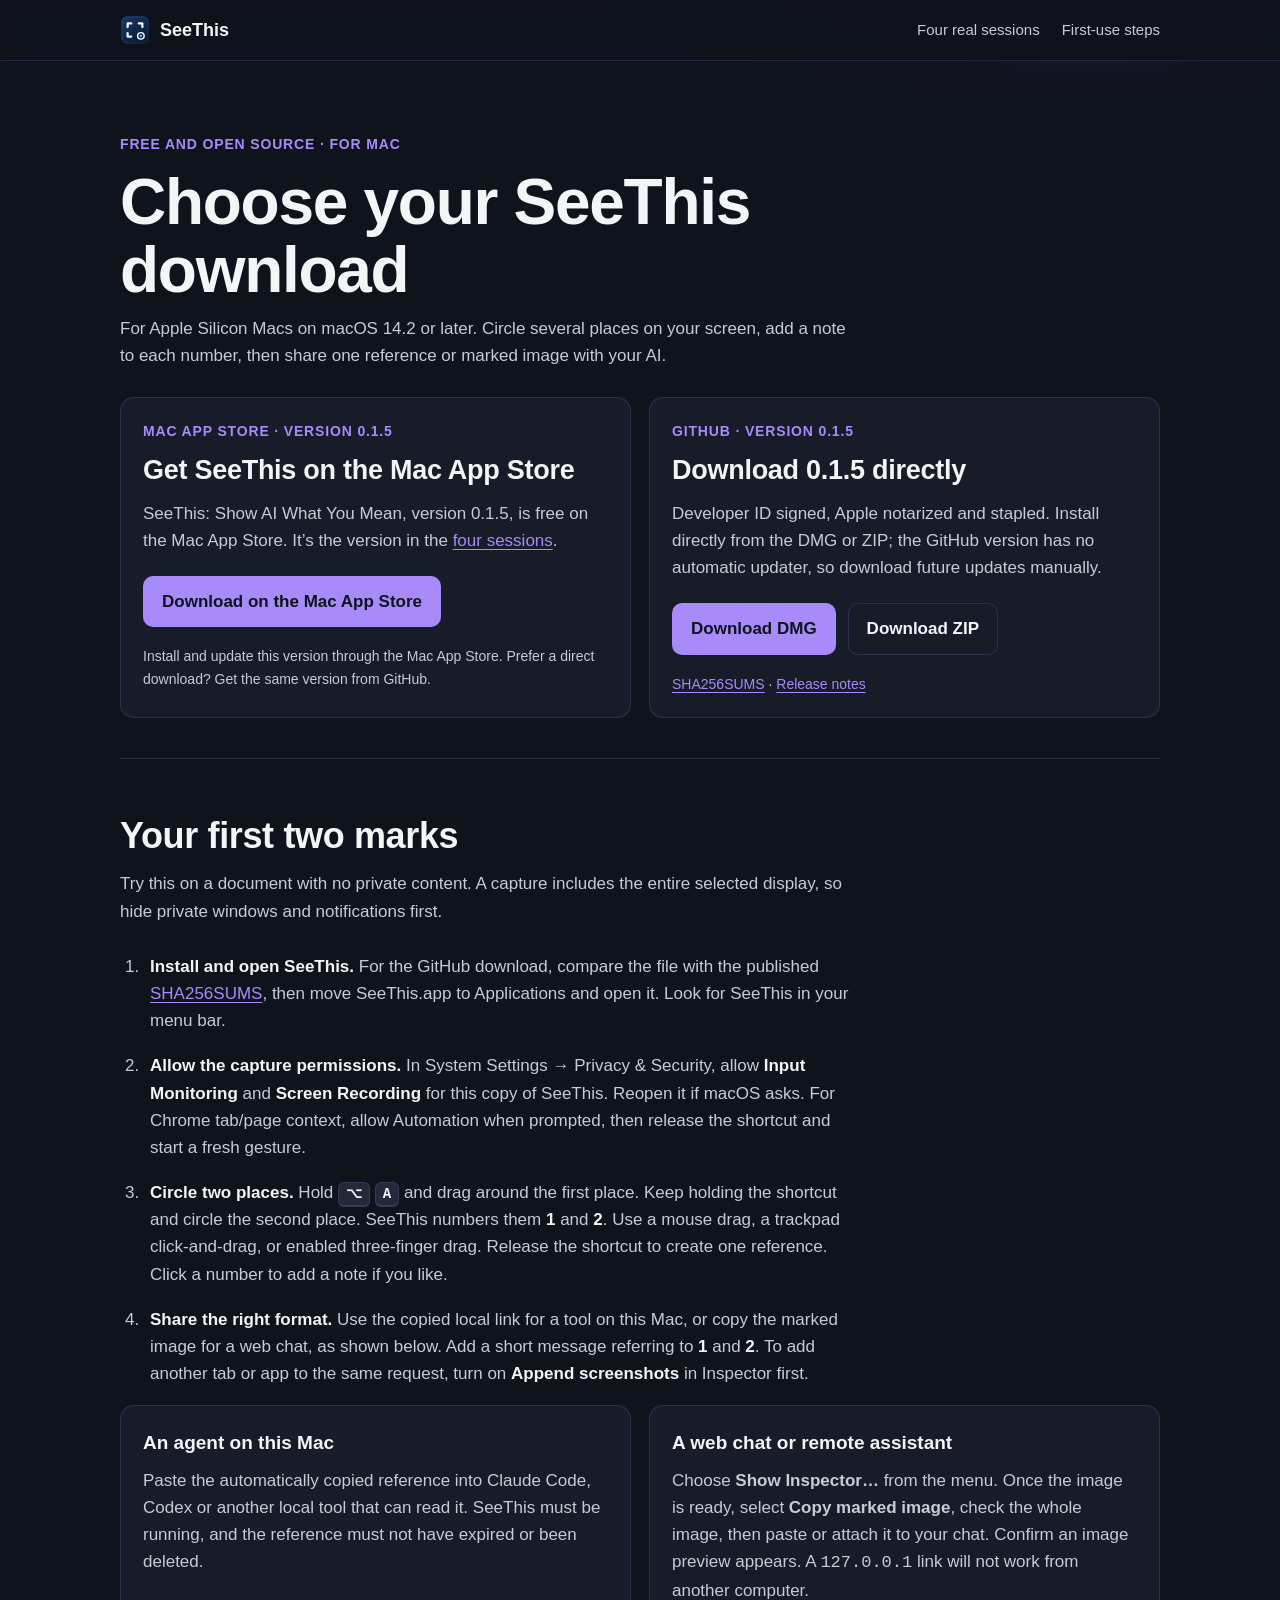
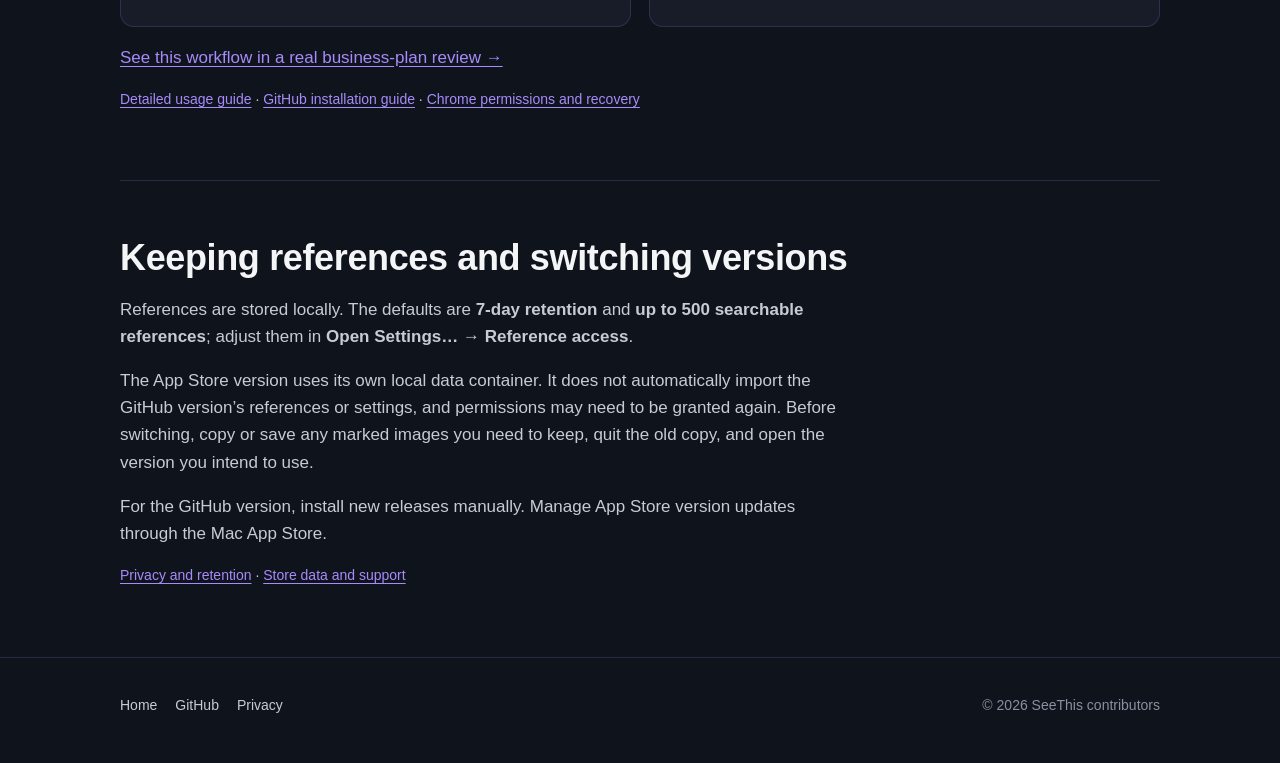
==== commit 505bb6e5: "Point the site at SeeThis 0.1.5 on the Mac App Store Apple approved 0.1.5 and it was released in App" ====
--- a/download/index.html
+++ b/download/index.html
@@ -4,7 +4,7 @@
   <meta charset="utf-8">
   <meta name="viewport" content="width=device-width, initial-scale=1">
   <title>Download SeeThis for Mac</title>
-  <meta name="description" content="Download SeeThis 0.1.5 for Apple Silicon Macs on macOS 14.2 or later: a signed and notarized DMG or ZIP from GitHub. On the Mac App Store, 0.1.5 is in review.">
+  <meta name="description" content="Download SeeThis 0.1.5 for Apple Silicon Macs on macOS 14.2 or later: free on the Mac App Store, or a signed and notarized DMG or ZIP from GitHub.">
   <link rel="canonical" href="https://seethis.dev/download/">
   <link rel="icon" href="/assets/icon.svg" type="image/svg+xml">
   <link rel="stylesheet" href="/assets/site.css?v=13">
@@ -26,15 +26,15 @@
       <p class="lead">For Apple Silicon Macs on macOS 14.2 or later. Circle several places on your screen, add a note to each number, then share one reference or marked image with your AI.</p>
       <div class="grid two download-options">
         <article class="card" id="app-store">
-          <p class="eyebrow">Mac App Store · 0.1.5 in review</p>
-          <h2>SeeThis 0.1.5 is in App Store review</h2>
-          <p>SeeThis: Visual Context is free on the Mac App Store. Version 0.1.5, the one in the <a href="/#scenarios">four sessions</a>, is waiting for Apple’s review. Until it is approved, the listing has version 0.1.1.</p>
-          <div class="cta download-action"><a class="btn" href="https://apps.apple.com/us/app/seethis-visual-context/id6818581322">Open the Mac App Store listing</a></div>
-          <p class="note">Install and update this version through the Mac App Store. Want 0.1.5 now? Download it from GitHub.</p>
+          <p class="eyebrow">Mac App Store · version 0.1.5</p>
+          <h2>Get SeeThis on the Mac App Store</h2>
+          <p>SeeThis: Show AI What You Mean, version 0.1.5, is free on the Mac App Store. It’s the version in the <a href="/#scenarios">four sessions</a>.</p>
+          <div class="cta download-action"><a class="btn" href="https://apps.apple.com/us/app/seethis-visual-context/id6818581322">Download on the Mac App Store</a></div>
+          <p class="note">Install and update this version through the Mac App Store. Prefer a direct download? Get the same version from GitHub.</p>
         </article>
         <article class="card" id="github">
           <p class="eyebrow">GitHub · version 0.1.5</p>
-          <h2>Download 0.1.5 now</h2>
+          <h2>Download 0.1.5 directly</h2>
           <p>Developer ID signed, Apple notarized and stapled. Install directly from the DMG or ZIP; the GitHub version has no automatic updater, so download future updates manually.</p>
           <div class="cta download-action">
             <a class="btn" href="https://github.com/amingclawdev/seethis/releases/download/v0.1.5/SeeThis-0.1.5-macos-arm64.dmg">Download DMG</a>
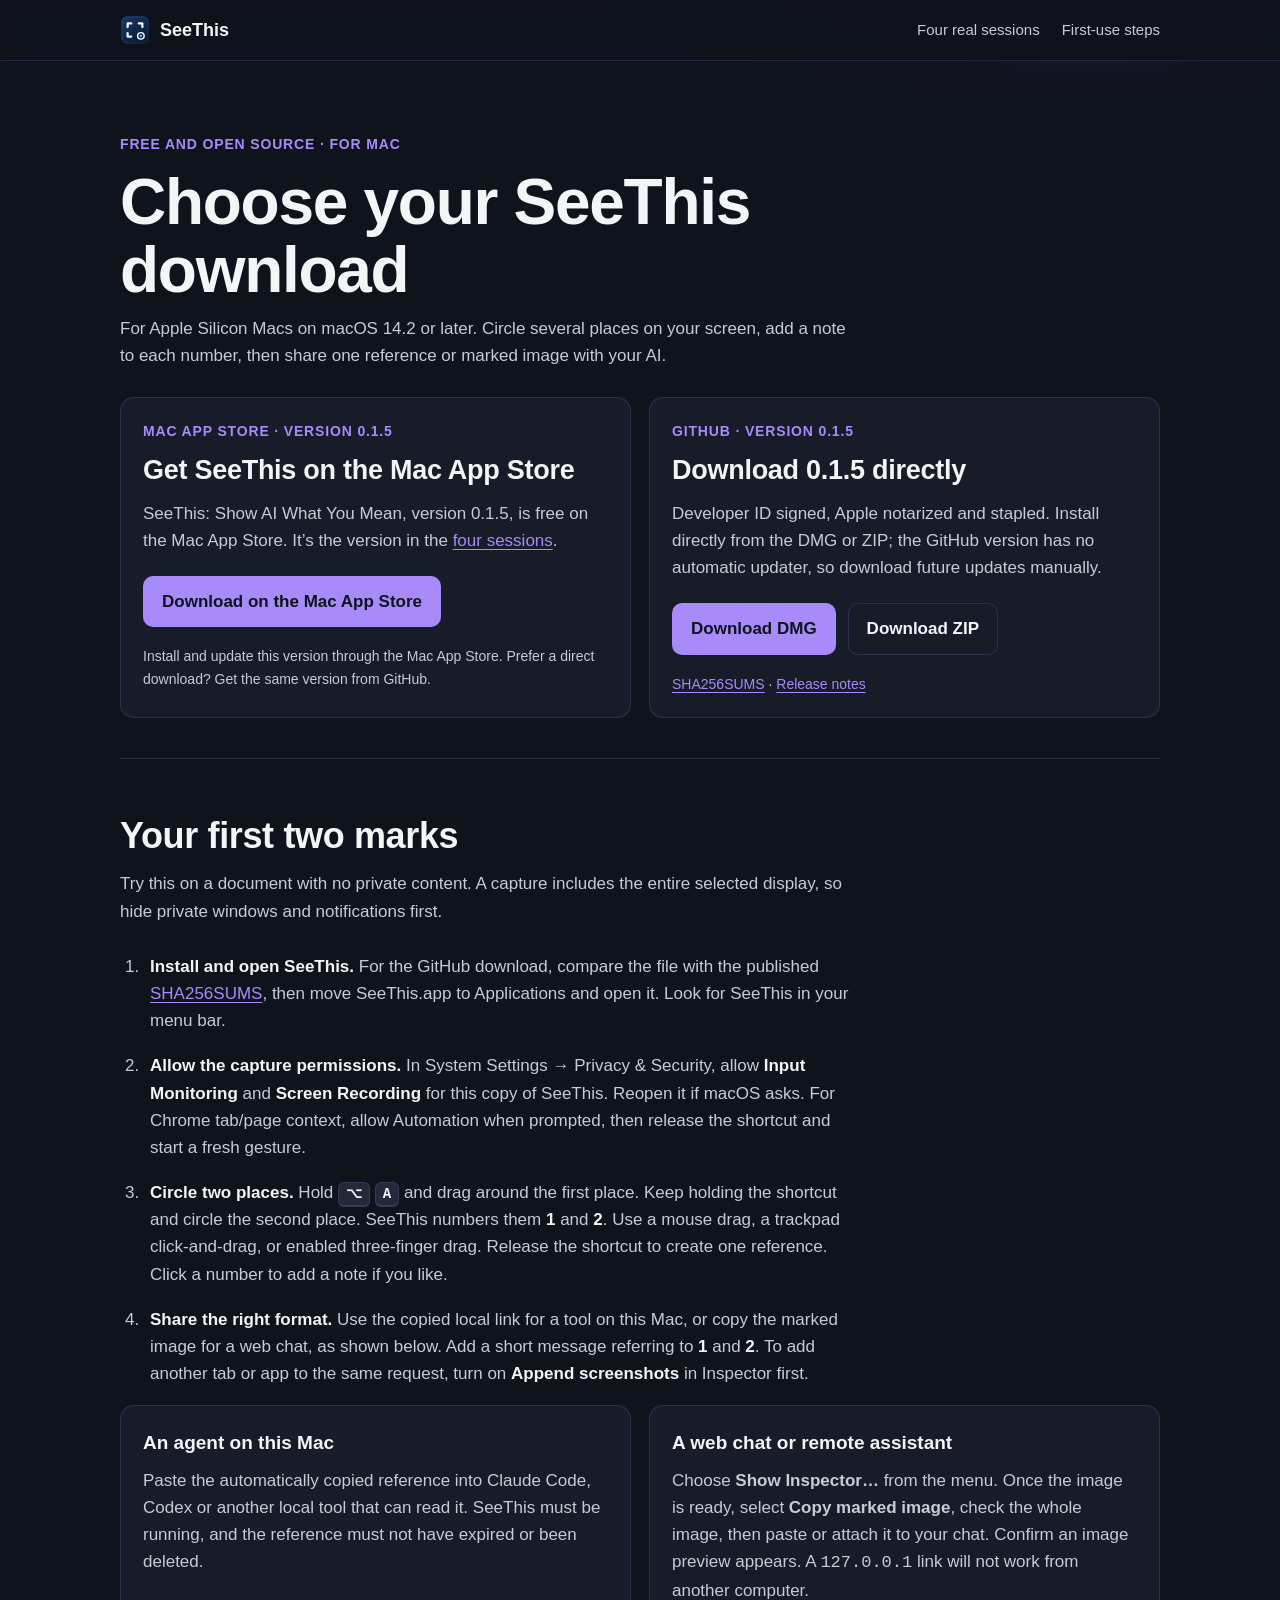
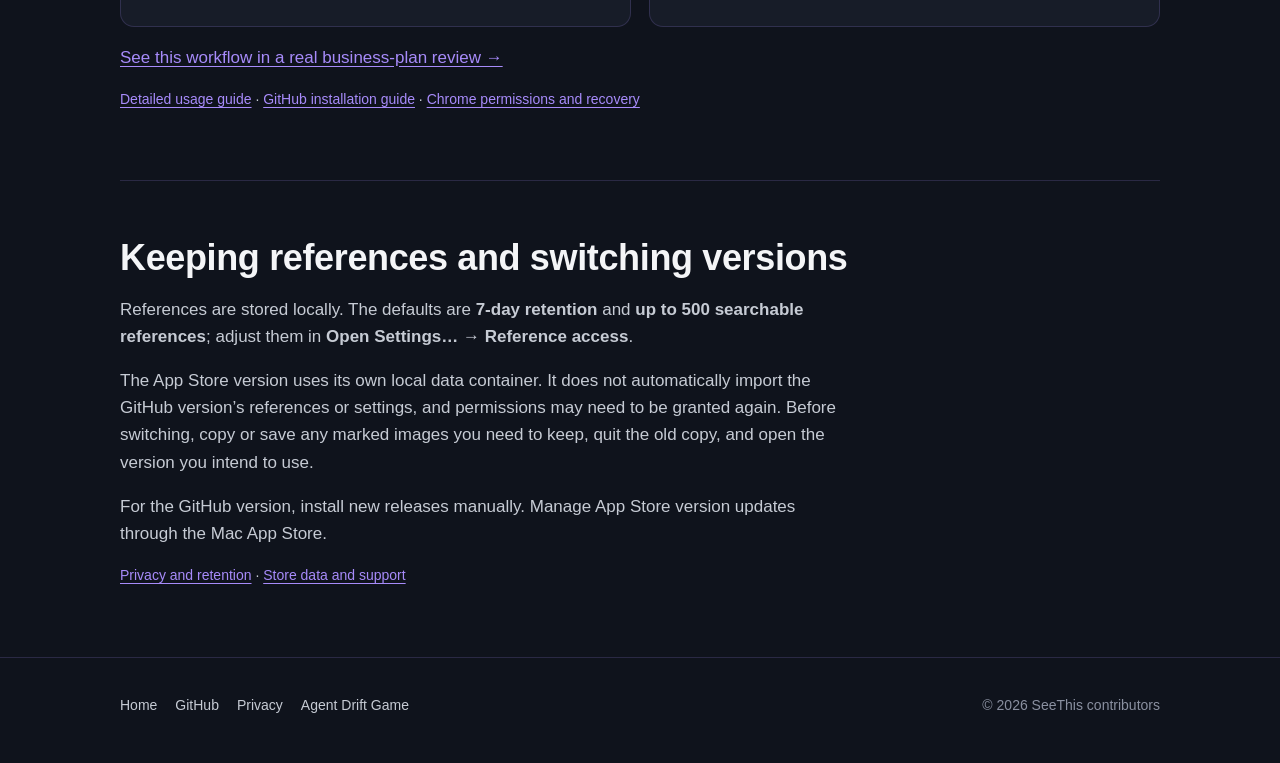
==== commit dc6dfc70: "Link the agent drift game from the site Add "Drift game" to the main nav on the home and use-case pa" ====
--- a/download/index.html
+++ b/download/index.html
@@ -78,7 +78,7 @@
   </main>
   <footer class="site-footer">
     <div class="wrap">
-      <div><a href="/">Home</a><a href="https://github.com/amingclawdev/seethis">GitHub</a><a href="https://github.com/amingclawdev/seethis/blob/main/PRIVACY.md">Privacy</a></div>
+      <div><a href="/">Home</a><a href="https://github.com/amingclawdev/seethis">GitHub</a><a href="https://github.com/amingclawdev/seethis/blob/main/PRIVACY.md">Privacy</a><a href="https://drift.seethis.dev/">Agent Drift Game</a></div>
       <div>© 2026 SeeThis contributors</div>
     </div>
   </footer>
